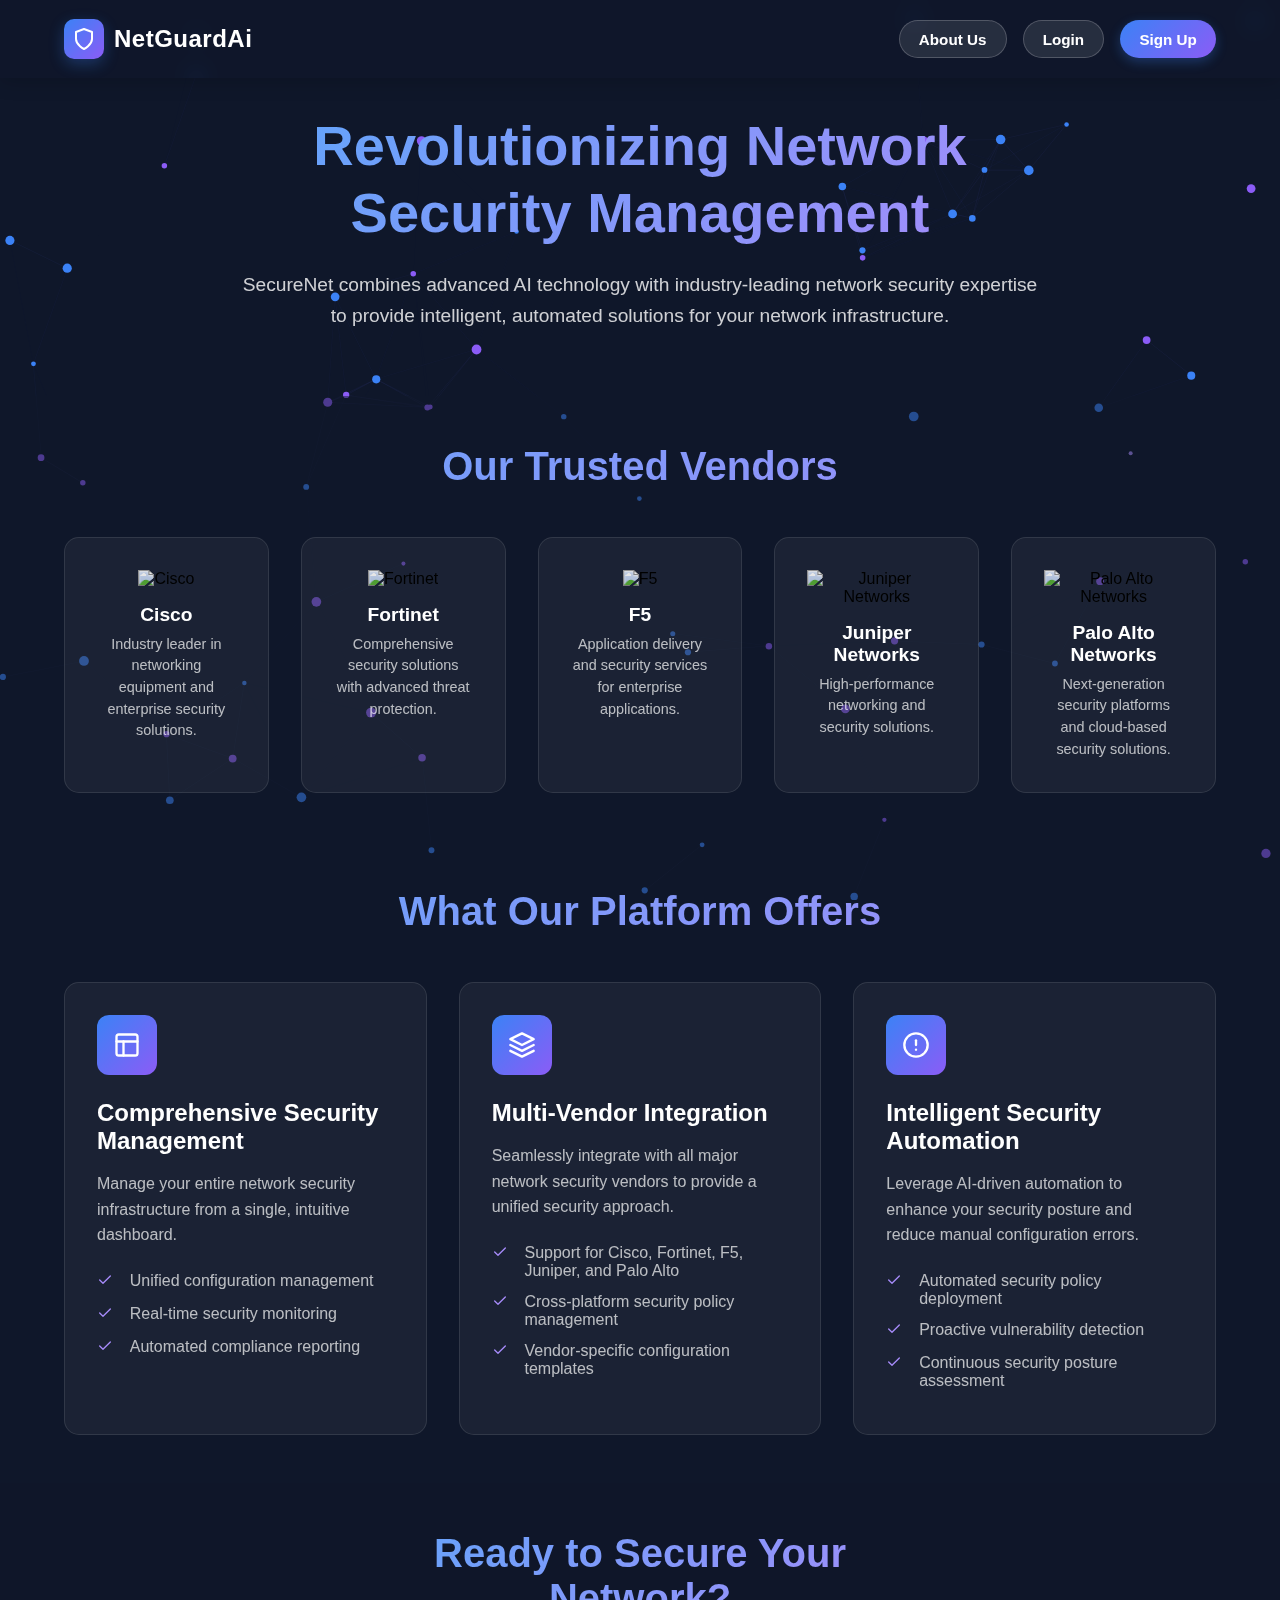
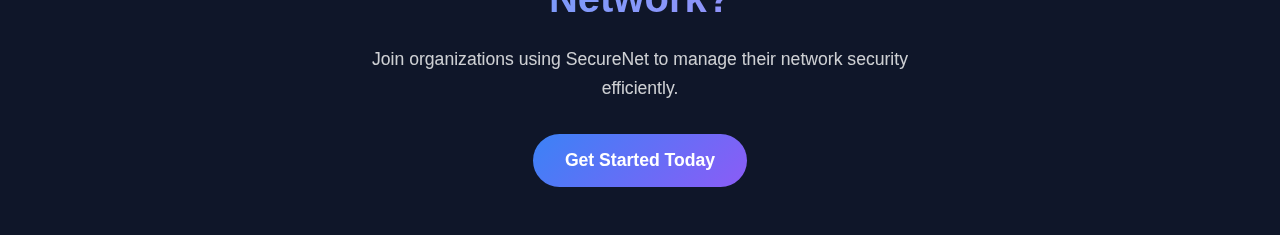
==== about.html @ d7ec833f "Add files via upload" ====
<!DOCTYPE html>
<html lang="en">
<head>
    <meta charset="UTF-8">
    <meta name="viewport" content="width=device-width, initial-scale=1.0">
    <link rel="stylesheet" href="styles.css">
    <title>About Us - NetGuardAi</title>
    <style>
        * {
            margin: 0;
            padding: 0;
            box-sizing: border-box;
            font-family: 'Segoe UI', Tahoma, Geneva, Verdana, sans-serif;
        }

        body {
            min-height: 100vh;
            background-color: #0f172a;
            overflow-x: hidden;
            display: flex;
            flex-direction: column;
        }
    </style>
</head>
<body>
    <!-- Network Animation Canvas -->
    <canvas id="network-canvas"></canvas>

    <!-- Navigation Bar -->
    <nav class="navbar">
        <div class="logo" onclick="window.location.href='index.html'">
            <div class="logo-icon">
                <svg width="24" height="24" viewBox="0 0 24 24" fill="none" stroke="white" stroke-width="2" stroke-linecap="round" stroke-linejoin="round">
                    <path d="M12 22s8-4 8-10V5l-8-3-8 3v7c0 6 8 10 8 10z"></path>
                </svg>
            </div>
            <div class="logo-text">NetGuardAi</div>
        </div>
        
        <div class="nav-buttons">
            <button class="nav-btn secondary" onclick="window.location.href='about.html'">About Us</button>
            <button class="nav-btn secondary" onclick="window.location.href='login.html'">Login</button>
            <button class="nav-btn primary" onclick="window.location.href='signup.html'">Sign Up</button>
        </div>
    </nav>

    <!-- Main Content -->
    <div class="main-content3">
        <!-- Hero Section -->
        <section class="hero">
            <div class="hero-content">
                <h1>Revolutionizing Network Security Management</h1>
                <p>SecureNet combines advanced AI technology with industry-leading network security expertise to provide intelligent, automated solutions for your network infrastructure.</p>
            </div>
        </section>

        <!-- Vendor Section -->
        <section class="vendors">
            <h2 class="section-title">Our Trusted Vendors</h2>
            <div class="vendor-grid">
                <div class="vendor-card">
                    <img src="C:\Users\eloma\OneDrive\Desktop\Grad Project\Frontend\public\images\cisco.png" alt="Cisco" class="vendor-logo">
                    <h3 class="vendor-name">Cisco</h3>
                    <p class="vendor-description">Industry leader in networking equipment and enterprise security solutions.</p>
                </div>
                <div class="vendor-card">
                    <img src="C:\Users\eloma\OneDrive\Desktop\Grad Project\Frontend\public\images\fortinet.png" alt="Fortinet" class="vendor-logo">
                    <h3 class="vendor-name">Fortinet</h3>
                    <p class="vendor-description">Comprehensive security solutions with advanced threat protection.</p>
                </div>
                <div class="vendor-card">
                    <img src="C:\Users\eloma\OneDrive\Desktop\Grad Project\Frontend\public\images\F5.png" alt="F5" class="vendor-logo">
                    <h3 class="vendor-name">F5</h3>
                    <p class="vendor-description">Application delivery and security services for enterprise applications.</p>
                </div>
                <div class="vendor-card">
                    <img src="C:\Users\eloma\OneDrive\Desktop\Grad Project\Frontend\public\images\juniper.png" alt="Juniper Networks" class="vendor-logo">
                    <h3 class="vendor-name">Juniper Networks</h3>
                    <p class="vendor-description">High-performance networking and security solutions.</p>
                </div>
                <div class="vendor-card">
                    <img src="C:\Users\eloma\OneDrive\Desktop\Grad Project\Frontend\public\images\palo alto.png" alt="Palo Alto Networks" class="vendor-logo">
                    <h3 class="vendor-name">Palo Alto Networks</h3>
                    <p class="vendor-description">Next-generation security platforms and cloud-based security solutions.</p>
                </div>
            </div>
        </section>

        <!-- Platform Offerings Section -->
        <section class="offerings">
            <h2 class="section-title">What Our Platform Offers</h2>
            <div class="offerings-container">
                <div class="offerings-grid">
                    <div class="offering-card">
                        <div class="offering-icon">
                            <svg width="28" height="28" viewBox="0 0 24 24" fill="none" stroke="white" stroke-width="2" stroke-linecap="round" stroke-linejoin="round">
                                <rect x="3" y="3" width="18" height="18" rx="2" ry="2"></rect>
                                <line x1="3" y1="9" x2="21" y2="9"></line>
                                <line x1="9" y1="21" x2="9" y2="9"></line>
                            </svg>
                        </div>
                        <h3 class="offering-title">Comprehensive Security Management</h3>
                        <p class="offering-description">
                            Manage your entire network security infrastructure from a single, intuitive dashboard.
                        </p>
                        <ul class="offering-list">
                            <li>
                                <div class="offering-list-icon">
                                    <svg width="16" height="16" viewBox="0 0 24 24" fill="none" stroke="currentColor" stroke-width="2" stroke-linecap="round" stroke-linejoin="round">
                                        <polyline points="20 6 9 17 4 12"></polyline>
                                    </svg>
                                </div>
                                Unified configuration management
                            </li>
                            <li>
                                <div class="offering-list-icon">
                                    <svg width="16" height="16" viewBox="0 0 24 24" fill="none" stroke="currentColor" stroke-width="2" stroke-linecap="round" stroke-linejoin="round">
                                        <polyline points="20 6 9 17 4 12"></polyline>
                                    </svg>
                                </div>
                                Real-time security monitoring
                            </li>
                            <li>
                                <div class="offering-list-icon">
                                    <svg width="16" height="16" viewBox="0 0 24 24" fill="none" stroke="currentColor" stroke-width="2" stroke-linecap="round" stroke-linejoin="round">
                                        <polyline points="20 6 9 17 4 12"></polyline>
                                    </svg>
                                </div>
                                Automated compliance reporting
                            </li>
                        </ul>
                    </div>
                    <div class="offering-card">
                        <div class="offering-icon">
                            <svg width="28" height="28" viewBox="0 0 24 24" fill="none" stroke="white" stroke-width="2" stroke-linecap="round" stroke-linejoin="round">
                                <path d="M12 2L2 7l10 5 10-5-10-5z"></path>
                                <path d="M2 17l10 5 10-5"></path>
                                <path d="M2 12l10 5 10-5"></path>
                            </svg>
                        </div>
                        <h3 class="offering-title">Multi-Vendor Integration</h3>
                        <p class="offering-description">
                            Seamlessly integrate with all major network security vendors to provide a unified security approach.
                        </p>
                        <ul class="offering-list">
                            <li>
                                <div class="offering-list-icon">
                                    <svg width="16" height="16" viewBox="0 0 24 24" fill="none" stroke="currentColor" stroke-width="2" stroke-linecap="round" stroke-linejoin="round">
                                        <polyline points="20 6 9 17 4 12"></polyline>
                                    </svg>
                                </div>
                                Support for Cisco, Fortinet, F5, Juniper, and Palo Alto
                            </li>
                            <li>
                                <div class="offering-list-icon">
                                    <svg width="16" height="16" viewBox="0 0 24 24" fill="none" stroke="currentColor" stroke-width="2" stroke-linecap="round" stroke-linejoin="round">
                                        <polyline points="20 6 9 17 4 12"></polyline>
                                    </svg>
                                </div>
                                Cross-platform security policy management
                            </li>
                            <li>
                                <div class="offering-list-icon">
                                    <svg width="16" height="16" viewBox="0 0 24 24" fill="none" stroke="currentColor" stroke-width="2" stroke-linecap="round" stroke-linejoin="round">
                                        <polyline points="20 6 9 17 4 12"></polyline>
                                    </svg>
                                </div>
                                Vendor-specific configuration templates
                            </li>
                        </ul>
                    </div>
                    <div class="offering-card">
                        <div class="offering-icon">
                            <svg width="28" height="28" viewBox="0 0 24 24" fill="none" stroke="white" stroke-width="2" stroke-linecap="round" stroke-linejoin="round">
                                <circle cx="12" cy="12" r="10"></circle>
                                <line x1="12" y1="8" x2="12" y2="12"></line>
                                <line x1="12" y1="16" x2="12.01" y2="16"></line>
                            </svg>
                        </div>
                        <h3 class="offering-title">Intelligent Security Automation</h3>
                        <p class="offering-description">
                            Leverage AI-driven automation to enhance your security posture and reduce manual configuration errors.
                        </p>
                        <ul class="offering-list">
                            <li>
                                <div class="offering-list-icon">
                                    <svg width="16" height="16" viewBox="0 0 24 24" fill="none" stroke="currentColor" stroke-width="2" stroke-linecap="round" stroke-linejoin="round">
                                        <polyline points="20 6 9 17 4 12"></polyline>
                                    </svg>
                                </div>
                                Automated security policy deployment
                            </li>
                            <li>
                                <div class="offering-list-icon">
                                    <svg width="16" height="16" viewBox="0 0 24 24" fill="none" stroke="currentColor" stroke-width="2" stroke-linecap="round" stroke-linejoin="round">
                                        <polyline points="20 6 9 17 4 12"></polyline>
                                    </svg>
                                </div>
                                Proactive vulnerability detection
                            </li>
                            <li>
                                <div class="offering-list-icon">
                                    <svg width="16" height="16" viewBox="0 0 24 24" fill="none" stroke="currentColor" stroke-width="2" stroke-linecap="round" stroke-linejoin="round">
                                        <polyline points="20 6 9 17 4 12"></polyline>
                                    </svg>
                                </div>
                                Continuous security posture assessment
                            </li>
                        </ul>
                    </div>
                </div>
            </div>
        </section>

        <!-- CTA Section -->
        <section class="cta">
            <div class="cta-content">
                <h2 class="cta-title">Ready to Secure Your Network?</h2>
                <p class="cta-description">Join organizations using SecureNet to manage their network security efficiently.</p>
                <a href="signup.html" class="cta-button">Get Started Today</a>
            </div>
        </section>
    </div>
    <script src="script.js"></script>
</body>
</html>
---- styles.css ----
/* ==============================================
   GLOBAL / NAVBAR / LAYOUT STYLES
   ============================================== */

   body {
    margin: 0;
    padding: 0;
    box-sizing: border-box;
    background-color: #0f172a;
    overflow-x: hidden;
    display: flex;
    flex-direction: column;
    min-height: 100vh;
    font-family: 'Segoe UI', Tahoma, Geneva, Verdana, sans-serif;
  }
  
  .navbar {
    position: fixed;
    top: 0;
    left: 0;
    width: 100%;
    display: flex;
    justify-content: space-between;
    align-items: center;
    padding: 1.2rem 5%;
    background-color: rgba(15, 23, 42, 0.8);
    backdrop-filter: blur(10px);
    z-index: 1000;
    box-shadow: 0 2px 20px rgba(0, 0, 0, 0.2);
  }
  
  .logo {
    display: flex;
    align-items: center;
    gap: 10px;
    cursor: pointer; /* In case you want the logo clickable */
  }
  
  .logo-icon {
    width: 40px;
    height: 40px;
    background: linear-gradient(135deg, #3b82f6, #8b5cf6);
    border-radius: 10px;
    display: flex;
    align-items: center;
    justify-content: center;
    box-shadow: 0 5px 15px rgba(59, 130, 246, 0.3);
  }
  
  .logo-text {
    font-size: 1.5rem;
    font-weight: 700;
    color: #fff;
    letter-spacing: 0.5px;
  }
  
  .nav-buttons {
    display: flex;
    gap: 1rem;
  }
  
  .nav-btn {
    padding: 0.6rem 1.2rem;
    border-radius: 50px;
    font-size: 0.95rem;
    font-weight: 600;
    cursor: pointer;
    transition: all 0.3s ease;
    border: none;
    outline: none;
  }
  
  .nav-btn.primary {
    background: linear-gradient(135deg, #3b82f6, #8b5cf6);
    color: white;
    box-shadow: 0 4px 12px rgba(59, 130, 246, 0.3);
  }
  .nav-btn.primary:hover {
    transform: translateY(-2px);
    box-shadow: 0 6px 15px rgba(59, 130, 246, 0.4);
  }
  
  .nav-btn.secondary {
    background: rgba(255, 255, 255, 0.1);
    color: white;
    border: 1px solid rgba(255, 255, 255, 0.2);
  }
  .nav-btn.secondary:hover {
    background: rgba(255, 255, 255, 0.15);
    transform: translateY(-2px);
  }
  
  .mobile-menu-btn {
    display: none;
    background: none;
    border: none;
    color: white;
    font-size: 1.5rem;
    cursor: pointer;
  }
  
  /* Responsive Nav */
  @media (max-width: 768px) {
    .nav-buttons {
      display: none;
    }
    .mobile-menu-btn {
      display: block;
    }
  }
  
  /* Canvas for background animation */
  #network-canvas {
    position: fixed;
    top: 0;
    left: 0;
    width: 100%;
    height: 100%;
    z-index: 0;
  }
  
  /* ==============================================
     HOMEPAGE / MAIN LANDING SECTION
     ============================================== */
  
  .main-content {
    display: flex;
    justify-content: center;
    align-items: center;
    flex: 1;
    min-height: 100vh;
    position: relative;
    z-index: 1;
  }
  
  .container {
    text-align: center;
    max-width: 800px;
    padding: 0 20px;
  }
  
  .headline {
    margin-bottom: 2rem;
    color: white;
  }
  .headline h1 {
    font-size: 3rem;
    font-weight: 800;
    margin-bottom: 1rem;
    background: linear-gradient(135deg, #60a5fa, #a78bfa);
    -webkit-background-clip: text;
    background-clip: text;
    color: transparent;
    line-height: 1.2;
  }
  .headline p {
    font-size: 1.25rem;
    color: rgba(255, 255, 255, 0.8);
    max-width: 600px;
    margin: 0 auto;
    line-height: 1.6;
  }
  .highlight {
    color: #a78bfa;
    font-weight: 600;
  }
  
  /* Get Started Button */
  .get-started-btn {
    position: relative;
    padding: 16px 32px;
    font-size: 18px;
    font-weight: 600;
    letter-spacing: 0.5px;
    color: #fff;
    background: linear-gradient(135deg, #3b82f6, #8b5cf6);
    border: none;
    border-radius: 50px;
    cursor: pointer;
    overflow: hidden;
    transition: all 0.3s ease;
    box-shadow: 0 10px 25px rgba(59, 130, 246, 0.3);
    outline: none;
    margin-top: 1rem;
  }
  .get-started-btn:hover {
    transform: translateY(-3px);
    box-shadow: 0 15px 30px rgba(59, 130, 246, 0.4);
  }
  .get-started-btn:active {
    transform: translateY(1px);
  }
  .get-started-btn span {
    position: relative;
    z-index: 1;
    display: flex;
    align-items: center;
    justify-content: center;
    gap: 8px;
  }
  .get-started-btn::before {
    content: '';
    position: absolute;
    top: 0;
    left: 0;
    width: 100%;
    height: 100%;
    background: linear-gradient(135deg, #4f46e5, #7c3aed);
    opacity: 0;
    transition: opacity 0.3s ease;
  }
  .get-started-btn:hover::before {
    opacity: 1;
  }
  .get-started-btn::after {
    content: '';
    position: absolute;
    top: 50%;
    left: 50%;
    width: 5px;
    height: 5px;
    background: rgba(255, 255, 255, 0.5);
    border-radius: 50%;
    transform: translate(-50%, -50%);
    opacity: 0;
  }
  .get-started-btn:active::after {
    animation: ripple 0.6s ease-out;
  }
  .icon {
    display: inline-block;
    transition: transform 0.3s ease;
  }
  .get-started-btn:hover .icon {
    transform: translateX(4px);
  }
  
  /* ==============================================
     FOOTER STYLES
     ============================================== */
  
  .footer {
    background-color: rgba(15, 23, 42, 0.9);
    backdrop-filter: blur(10px);
    padding: 2rem 5%;
    color: white;
    position: relative;
    z-index: 2;
    box-shadow: 0 -2px 20px rgba(0, 0, 0, 0.2);
  }
  
  .footer-content {
    display: flex;
    justify-content: space-between;
    flex-wrap: wrap;
    gap: 2rem;
    max-width: 1200px;
    margin: 0 auto;
  }
  
  .footer-section {
    flex: 1;
    min-width: 250px;
  }
  .footer-section h3 {
    font-size: 1.2rem;
    margin-bottom: 1rem;
    color: #a78bfa;
  }
  .footer-section p {
    margin-bottom: 0.5rem;
    color: rgba(255, 255, 255, 0.7);
    font-size: 0.95rem;
  }
  
  .contact-info {
    display: flex;
    align-items: center;
    gap: 0.5rem;
    margin-bottom: 0.75rem;
  }
  .contact-info svg {
    min-width: 20px;
  }
  
  .social-links {
    display: flex;
    gap: 1rem;
    margin-top: 1rem;
  }
  .social-icon {
    width: 36px;
    height: 36px;
    border-radius: 50%;
    background: rgba(255, 255, 255, 0.1);
    display: flex;
    align-items: center;
    justify-content: center;
    transition: all 0.3s ease;
  }
  .social-icon:hover {
    background: linear-gradient(135deg, #3b82f6, #8b5cf6);
    transform: translateY(-3px);
  }
  
  .contact-form input,
  .contact-form textarea {
    width: 100%;
    padding: 0.75rem;
    margin-bottom: 1rem;
    border-radius: 8px;
    border: 1px solid rgba(255, 255, 255, 0.1);
    background: rgba(255, 255, 255, 0.05);
    color: white;
    font-size: 0.9rem;
  }
  .contact-form textarea {
    min-height: 100px;
    resize: vertical;
  }
  .contact-form button {
    background: linear-gradient(135deg, #3b82f6, #8b5cf6);
    color: white;
    border: none;
    padding: 0.75rem 1.5rem;
    border-radius: 50px;
    cursor: pointer;
    font-weight: 600;
    transition: all 0.3s ease;
  }
  .contact-form button:hover {
    transform: translateY(-2px);
    box-shadow: 0 5px 15px rgba(59, 130, 246, 0.3);
  }
  
  .footer-bottom {
    text-align: center;
    padding-top: 2rem;
    margin-top: 2rem;
    border-top: 1px solid rgba(255, 255, 255, 0.1);
    color: rgba(255, 255, 255, 0.5);
    font-size: 0.9rem;
  }
  
  /* ==============================================
     LOGIN / AUTH PAGES
     ============================================== */
  
  .main-content {
    padding-top: 80px; /* space for navbar if needed */
  }
  
  .auth-container {
    background: rgba(15, 23, 42, 0.7);
    backdrop-filter: blur(10px);
    border-radius: 20px;
    padding: 2.5rem;
    width: 100%;
    max-width: 450px;
    box-shadow: 0 15px 35px rgba(0, 0, 0, 0.3);
    border: 1px solid rgba(255, 255, 255, 0.1);
    transform: translateY(20px);
    opacity: 0;
    animation: fadeIn 0.8s forwards;
  }
  @keyframes fadeIn {
    to {
      opacity: 1;
      transform: translateY(0);
    }
  }
  .auth-container h2 {
    color: white;
    font-size: 2rem;
    margin-bottom: 0.5rem;
    text-align: center;
    background: linear-gradient(135deg, #60a5fa, #a78bfa);
    -webkit-background-clip: text;
    background-clip: text;
    color: transparent;
  }
  .auth-description {
    text-align: center;
    color: rgba(255, 255, 255, 0.7);
    margin-bottom: 2rem;
    font-size: 0.95rem;
    line-height: 1.5;
  }
  
  .form-group {
    position: relative;
    margin-bottom: 1.5rem;
  }
  
  .form-group label {
    position: absolute;
    left: 48px;  /* shift label so it doesn't overlap icon */
    top: 17px;
    color: rgba(255, 255, 255, 0.6);
    pointer-events: none;
    transition: all 0.3s ease;
    font-size: 0.95rem;
  }
  
  .form-group input {
    width: 100%;
    padding: 15px 15px 15px 45px; /* left padding to make room for icon */
    border-radius: 10px;
    border: 1px solid rgba(255, 255, 255, 0.1);
    background: rgba(255, 255, 255, 0.05);
    color: white;
    font-size: 1rem;
    outline: none;
  }
  
  .form-group .icon {
    position: absolute;
    left: 15px;     /* icon goes at left:15 */
    top: 50%;
    transform: translateY(-50%);
    color: rgba(255, 255, 255, 0.6);
  }        
  .form-group input:focus {
    border-color: #8b5cf6;
    box-shadow: 0 0 0 2px rgba(139, 92, 246, 0.2);
  }
  .form-group input:focus + label,
  .form-group input:not(:placeholder-shown) + label {
    top: -10px;
    left: 10px;
    font-size: 0.8rem;
    padding: 0 5px;
    background: #0f172a;
    color: #a78bfa;
  }
 
 .form-options {
    display: flex;
    justify-content: space-between;
    align-items: center;
    margin-bottom: 1.5rem;
    color: rgba(255, 255, 255, 0.7);
    font-size: 0.9rem;
  }
  .remember-me {
    display: flex;
    align-items: center;
    gap: 0.5rem;
  }
  .remember-me input[type="checkbox"] {
    accent-color: #8b5cf6;
    width: 16px;
    height: 16px;
  }
  .forgot-password {
    color: #a78bfa;
    text-decoration: none;
    transition: all 0.3s ease;
  }
  .forgot-password:hover {
    text-decoration: underline;
  }
  
  .login-btn {
    width: 100%;
    padding: 15px;
    border-radius: 10px;
    border: none;
    background: linear-gradient(135deg, #3b82f6, #8b5cf6);
    color: white;
    font-size: 1rem;
    font-weight: 600;
    cursor: pointer;
    transition: all 0.3s ease;
    margin-bottom: 1.5rem;
    position: relative;
    overflow: hidden;
  }
  .login-btn:hover {
    transform: translateY(-2px);
    box-shadow: 0 10px 25px rgba(59, 130, 246, 0.3);
  }
  .login-btn:active {
    transform: translateY(1px);
  }
  .login-btn::after {
    content: '';
    position: absolute;
    top: 50%;
    left: 50%;
    width: 5px;
    height: 5px;
    background: rgba(255, 255, 255, 0.5);
    border-radius: 50%;
    transform: translate(-50%, -50%);
    opacity: 0;
  }
  .login-btn:active::after {
    animation: ripple 0.6s ease-out;
  }
  
  .auth-footer {
    text-align: center;
    color: rgba(255, 255, 255, 0.7);
    font-size: 0.95rem;
  }
  .auth-footer a {
    color: #a78bfa;
    text-decoration: none;
    font-weight: 600;
    transition: all 0.3s ease;
  }
  .auth-footer a:hover {
    text-decoration: underline;
  }
  
  /* Message container for success/error login states */
  .login-message {
    margin-top: 1rem;
    font-size: 0.95rem;
    color: #0f0; /* default green text */
    opacity: 0;
    transition: opacity 0.3s ease;
  }
  .login-message.show {
    opacity: 1;
  }
  .login-message.error {
    color: #f66; /* red for errors */
  }
  
  .divider {
    display: flex;
    align-items: center;
    margin: 1.5rem 0;
    color: rgba(255, 255, 255, 0.5);
    font-size: 0.9rem;
  }
  .divider::before,
  .divider::after {
    content: '';
    flex: 1;
    height: 1px;
    background: rgba(255, 255, 255, 0.1);
  }
  .divider span {
    padding: 0 1rem;
  }
  
  .social-login {
    display: flex;
    justify-content: center;
    gap: 1rem;
    margin-bottom: 1.5rem;
  }
  .social-btn {
    display: flex;
    align-items: center;
    justify-content: center;
    width: 50px;
    height: 50px;
    border-radius: 10px;
    background: rgba(255, 255, 255, 0.05);
    border: 1px solid rgba(255, 255, 255, 0.1);
    cursor: pointer;
    transition: all 0.3s ease;
  }
  .social-btn:hover {
    transform: translateY(-3px);
    background: rgba(255, 255, 255, 0.1);
  }
  
  /* Features section (login2) */
  .features {
    display: flex;
    justify-content: space-between;
    margin: 2rem 0;
  }
  .feature {
    flex: 1;
    text-align: center;
    padding: 1rem;
    border-radius: 10px;
    background: rgba(255, 255, 255, 0.03);
    border: 1px solid rgba(255, 255, 255, 0.05);
    transition: all 0.3s ease;
  }
  .feature:hover {
    transform: translateY(-5px);
    background: rgba(255, 255, 255, 0.05);
  }
  .feature-icon {
    margin-bottom: 0.5rem;
    color: #a78bfa;
  }
  .feature h3 {
    color: white;
    font-size: 0.9rem;
    margin-bottom: 0.5rem;
  }
  .feature p {
    color: rgba(255, 255, 255, 0.6);
    font-size: 0.8rem;
  }
  @media (max-width: 600px) {
    .features {
      flex-direction: column;
      gap: 1rem;
    }
  }
  
        /* Signup Form Styles */
        .main-content {
            display: flex;
            justify-content: center;
            align-items: center;
            min-height: 100vh;
            position: relative;
            z-index: 1;
            flex: 1;
            padding-top: 80px; /* Space for navbar */
        }

        .auth-container {
            background: rgba(15, 23, 42, 0.7);
            backdrop-filter: blur(10px);
            border-radius: 20px;
            padding: 2.5rem;
            width: 100%;
            max-width: 500px;
            box-shadow: 0 15px 35px rgba(0, 0, 0, 0.3);
            border: 1px solid rgba(255, 255, 255, 0.1);
            transform: translateY(20px);
            opacity: 0;
            animation: fadeIn 0.8s forwards;
        }

        @keyframes fadeIn {
            to {
                opacity: 1;
                transform: translateY(0);
            }
        }

        .auth-container h2 {
            color: white;
            font-size: 2rem;
            margin-bottom: 0.5rem;
            text-align: center;
            background: linear-gradient(135deg, #60a5fa, #a78bfa);
            -webkit-background-clip: text;
            background-clip: text;
            color: transparent;
        }

        .auth-description {
            text-align: center;
            color: rgba(255, 255, 255, 0.7);
            margin-bottom: 2rem;
            font-size: 0.95rem;
            line-height: 1.5;
        }

        .highlight {
            color: #a78bfa;
            font-weight: 600;
        }

        /* Password strength indicator */
        .password-strength {
            height: 5px;
            border-radius: 5px;
            margin-top: 8px;
            transition: all 0.3s ease;
            background: #334155;
            overflow: hidden;
        }

        .password-strength-bar {
            height: 100%;
            width: 0;
            transition: all 0.3s ease;
        }

        .password-strength-text {
            font-size: 0.8rem;
            color: rgba(255, 255, 255, 0.6);
            margin-top: 5px;
            text-align: right;
        }
        .form-group2 {
            position: relative;
            margin-bottom: 1.5rem;
        }

        /* Updated label positioning to avoid overlap with icon */
        .form-group2 label {
            position: absolute;
            left: 45px; /* Increased from 15px to avoid icon overlap */
            top: 17px;
            color: rgba(255, 255, 255, 0.6);
            pointer-events: none;
            transition: all 0.3s ease;
            font-size: 0.95rem;
        }

        .form-group2 input {
            width: 100%;
            padding: 15px;
            padding-left: 45px;
            border-radius: 10px;
            border: 1px solid rgba(255, 255, 255, 0.1);
            background: rgba(255, 255, 255, 0.05);
            color: white;
            font-size: 1rem;
            transition: all 0.3s ease;
            outline: none;
        }

        .form-group2 input:focus {
            border-color: #8b5cf6;
            box-shadow: 0 0 0 2px rgba(139, 92, 246, 0.2);
        }

        /* Updated positioning for the floating label when active */
        .form-group2 input:focus + label,
        .form-group2 input:not(:placeholder-shown) + label {
            top: -10px;
            left: 10px;
            font-size: 0.8rem;
            padding: 0 5px;
            background: #0f172a;
            color: #a78bfa;
        }

        .form-group2 .icon {
            position: absolute;
            left: 15px;
            top: 50%;
            transform: translateY(-50%);
            color: rgba(255, 255, 255, 0.6);
        }

                /* Fix icon positioning */
        .form-group2 .icon2 {
            position: absolute;
            left: 15px;
            top: 36%;
            transform: translateY(-50%);
            font-size: 1rem;
            color: rgba(255, 255, 255, 0.6);
            pointer-events: none; /* Prevent clicks on icon */
        }

        /* Ensure password field has same padding as others */
        #signup-password {
            padding-left: 50px !important; /* Ensures enough space for icon */
        }

        /* Terms and privacy */
        .terms-privacy {
            display: flex;
            align-items: flex-start;
            gap: 0.5rem;
            margin-bottom: 1.5rem;
            color: rgba(255, 255, 255, 0.7);
            font-size: 0.9rem;
        }

        .terms-privacy input[type="checkbox"] {
            accent-color: #8b5cf6;
            width: 16px;
            height: 16px;
            margin-top: 3px;
        }

        .terms-privacy a {
            color: #a78bfa;
            text-decoration: none;
            transition: all 0.3s ease;
        }

        .terms-privacy a:hover {
            text-decoration: underline;
        }

        .signup-btn {
            width: 100%;
            padding: 15px;
            border-radius: 10px;
            border: none;
            background: linear-gradient(135deg, #3b82f6, #8b5cf6);
            color: white;
            font-size: 1rem;
            font-weight: 600;
            cursor: pointer;
            transition: all 0.3s ease;
            margin-bottom: 1.5rem;
            position: relative;
            overflow: hidden;
        }

        .signup-btn:hover {
            transform: translateY(-2px);
            box-shadow: 0 10px 25px rgba(59, 130, 246, 0.3);
        }

        .signup-btn:active {
            transform: translateY(1px);
        }

        .signup-btn::after {
            content: '';
            position: absolute;
            top: 50%;
            left: 50%;
            width: 5px;
            height: 5px;
            background: rgba(255, 255, 255, 0.5);
            border-radius: 50%;
            transform: translate(-50%, -50%);
            opacity: 0;
        }

        .signup-btn:active::after {
            animation: ripple 0.6s ease-out;
        }

        @keyframes ripple {
            0% {
                width: 0;
                height: 0;
                opacity: 0.5;
            }
            100% {
                width: 500px;
                height: 500px;
                opacity: 0;
            }
        }

        .auth-footer {
            text-align: center;
            color: rgba(255, 255, 255, 0.7);
            font-size: 0.95rem;
        }

        .auth-footer a {
            color: #a78bfa;
            text-decoration: none;
            font-weight: 600;
            transition: all 0.3s ease;
        }

        .auth-footer a:hover {
            text-decoration: underline;
        }

        .divider {
            display: flex;
            align-items: center;
            margin: 1.5rem 0;
            color: rgba(255, 255, 255, 0.5);
            font-size: 0.9rem;
        }

        .divider::before,
        .divider::after {
            content: '';
            flex: 1;
            height: 1px;
            background: rgba(255, 255, 255, 0.1);
        }

        .divider span {
            padding: 0 1rem;
        }

        .social-login {
            display: flex;
            justify-content: center;
            gap: 1rem;
            margin-bottom: 1.5rem;
        }

        .social-btn {
            display: flex;
            align-items: center;
            justify-content: center;
            width: 50px;
            height: 50px;
            border-radius: 10px;
            background: rgba(255, 255, 255, 0.05);
            border: 1px solid rgba(255, 255, 255, 0.1);
            cursor: pointer;
            transition: all 0.3s ease;
        }

        .social-btn:hover {
            transform: translateY(-3px);
            background: rgba(255, 255, 255, 0.1);
        }

        /* Benefits section */
        .benefits {
            display: grid;
            grid-template-columns: repeat(2, 1fr);
            gap: 1rem;
            margin: 1.5rem 0;
        }

        .benefit {
            display: flex;
            align-items: flex-start;
            gap: 0.5rem;
        }

        .benefit-icon {
            color: #a78bfa;
            min-width: 24px;
        }

        .benefit-text {
            color: rgba(255, 255, 255, 0.7);
            font-size: 0.9rem;
        }

        /* Error message */
        #signup-error-message {
            color: #ef4444;
            font-size: 0.9rem;
            margin-top: 1rem;
            text-align: center;
        }

        /* Mobile menu */
        .mobile-menu-btn {
            display: none;
            background: none;
            border: none;
            color: white;
            font-size: 1.5rem;
            cursor: pointer;
        }

        /* Responsive styles */
        @media (max-width: 768px) {
            .nav-buttons {
                display: none;
            }

            .mobile-menu-btn {
                display: block;
            }

            .auth-container {
                padding: 2rem;
                margin: 0 1rem;
            }

            .auth-container h2 {
                font-size: 1.8rem;
            }

            .benefits {
                grid-template-columns: 1fr;
            }
        }

/*about us page*/

/* Fix animation canvas */
#network-canvas {
    position: fixed; /* Keeps it in the background */
    top: 0;
    left: 0;
    width: 100%;
    height: 100vh; /* Ensures it covers the whole viewport */
    z-index: -1; /* Moves it behind other content */
    pointer-events: none; /* Prevents interactions */
}

/* Navigation Bar Styles */
.navbar {
    position: fixed;
    top: 0;
    left: 0;
    width: 100%;
    display: flex;
    justify-content: space-between;
    align-items: center;
    padding: 1.2rem 5%;
    background-color: rgba(15, 23, 42, 0.8);
    backdrop-filter: blur(10px);
    z-index: 1000;
    box-shadow: 0 2px 20px rgba(0, 0, 0, 0.2);
}

.logo {
    display: flex;
    align-items: center;
    gap: 10px;
    cursor: pointer;
}

.logo-icon {
    width: 40px;
    height: 40px;
    background: linear-gradient(135deg, #3b82f6, #8b5cf6);
    border-radius: 10px;
    display: flex;
    align-items: center;
    justify-content: center;
    box-shadow: 0 5px 15px rgba(59, 130, 246, 0.3);
}

.logo-text {
    font-size: 1.5rem;
    font-weight: 700;
    color: #fff;
    letter-spacing: 0.5px;
}

.nav-buttons {
    display: flex;
    gap: 1rem;
}

.nav-btn {
    padding: 0.6rem 1.2rem;
    border-radius: 50px;
    font-size: 0.95rem;
    font-weight: 600;
    cursor: pointer;
    transition: all 0.3s ease;
    border: none;
    outline: none;
}

.nav-btn.primary {
    background: linear-gradient(135deg, #3b82f6, #8b5cf6);
    color: white;
    box-shadow: 0 4px 12px rgba(59, 130, 246, 0.3);
}

.nav-btn.primary:hover {
    transform: translateY(-2px);
    box-shadow: 0 6px 15px rgba(59, 130, 246, 0.4);
}

.nav-btn.secondary {
    background: rgba(255, 255, 255, 0.1);
    color: white;
    border: 1px solid rgba(255, 255, 255, 0.2);
}

.nav-btn.secondary:hover {
    background: rgba(255, 255, 255, 0.15);
    transform: translateY(-2px);
}

/* Main Content Styles */
.main-content3 {
    padding-top: 80px; /* Space for navbar */
    flex: 1;
    position: relative;
    z-index: 1;
}

/* Hero Section */
.hero {
    padding: 2rem 5%;
    display: flex;
    align-items: center;
    justify-content: center;
    text-align: center;
    position: relative;
}

.hero-content {
    max-width: 800px;
    animation: fadeIn 1s ease-out;
}

.hero h1 {
    font-size: 3.5rem;
    margin-bottom: 1.5rem;
    background: linear-gradient(135deg, #60a5fa, #a78bfa);
    -webkit-background-clip: text;
    background-clip: text;
    color: transparent;
    line-height: 1.2;
}

.hero p {
    font-size: 1.2rem;
    color: rgba(255, 255, 255, 0.8);
    margin-bottom: 2rem;
    line-height: 1.6;
}

/* Vendor Section */
.vendors {
    padding: 3rem 5%;
    background: rgba(15, 23, 42, 0.5);
}

.section-title {
    text-align: center;
    font-size: 2.5rem;
    margin-bottom: 3rem;
    background: linear-gradient(135deg, #60a5fa, #a78bfa);
    -webkit-background-clip: text;
    background-clip: text;
    color: transparent;
}

.vendor-grid {
    display: grid;
    grid-template-columns: repeat(auto-fit, minmax(200px, 1fr));
    gap: 2rem;
    max-width: 1200px;
    margin: 0 auto;
}

.vendor-card {
    background: rgba(255, 255, 255, 0.05);
    border: 1px solid rgba(255, 255, 255, 0.1);
    border-radius: 15px;
    padding: 2rem;
    text-align: center;
    transition: all 0.3s ease;
}

.vendor-card:hover {
    transform: translateY(-5px);
    background: rgba(255, 255, 255, 0.1);
    box-shadow: 0 10px 30px rgba(0, 0, 0, 0.2);
}

.vendor-logo {
    width: 150px;
    height: 60px;
    object-fit: contain;
    margin-bottom: 1rem;
    filter: brightness(0.9);
    transition: all 0.3s ease;
}

.vendor-card:hover .vendor-logo {
    filter: brightness(1);
}

.vendor-name {
    color: white;
    font-size: 1.2rem;
    margin-bottom: 0.5rem;
}

.vendor-description {
    color: rgba(255, 255, 255, 0.7);
    font-size: 0.9rem;
    line-height: 1.5;
}

/* Features Section */
.features {
    padding: 3rem 5%;
    background: rgba(15, 23, 42, 0.7);
}

.features-grid {
    display: grid;
    grid-template-columns: repeat(auto-fit, minmax(300px, 1fr));
    gap: 2rem;
    max-width: 1200px;
    margin: 0 auto;
}

.feature-card {
    background: rgba(255, 255, 255, 0.05);
    border: 1px solid rgba(255, 255, 255, 0.1);
    border-radius: 15px;
    padding: 2rem;
    transition: all 0.3s ease;
}

.feature-card:hover {
    transform: translateY(-5px);
    background: rgba(255, 255, 255, 0.1);
}

.feature-icon {
    width: 50px;
    height: 50px;
    background: linear-gradient(135deg, #3b82f6, #8b5cf6);
    border-radius: 10px;
    display: flex;
    align-items: center;
    justify-content: center;
    margin-bottom: 1.5rem;
}

.feature-title {
    color: white;
    font-size: 1.5rem;
    margin-bottom: 1rem;
}

.feature-description {
    color: rgba(255, 255, 255, 0.7);
    line-height: 1.6;
}

/* Platform Offerings Section */
.offerings {
    padding: 3rem 5%;
    background: rgba(15, 23, 42, 0.5);
}

.offerings-container {
    max-width: 1200px;
    margin: 0 auto;
}

.offerings-grid {
    display: grid;
    grid-template-columns: repeat(auto-fit, minmax(300px, 1fr));
    gap: 2rem;
}

.offering-card {
    background: rgba(255, 255, 255, 0.05);
    border: 1px solid rgba(255, 255, 255, 0.1);
    border-radius: 15px;
    padding: 2rem;
    transition: all 0.3s ease;
    height: 100%;
}

.offering-card:hover {
    transform: translateY(-5px);
    background: rgba(255, 255, 255, 0.1);
    box-shadow: 0 10px 30px rgba(0, 0, 0, 0.2);
}

.offering-icon {
    width: 60px;
    height: 60px;
    background: linear-gradient(135deg, #3b82f6, #8b5cf6);
    border-radius: 12px;
    display: flex;
    align-items: center;
    justify-content: center;
    margin-bottom: 1.5rem;
}

.offering-title {
    color: white;
    font-size: 1.5rem;
    margin-bottom: 1rem;
}

.offering-description {
    color: rgba(255, 255, 255, 0.7);
    line-height: 1.6;
    margin-bottom: 1.5rem;
}

.offering-list {
    list-style: none;
}

.offering-list li {
    color: rgba(255, 255, 255, 0.7);
    margin-bottom: 0.8rem;
    display: flex;
    align-items: flex-start;
    gap: 0.8rem;
}

.offering-list-icon {
    color: #a78bfa;
    min-width: 20px;
}

/* CTA Section */
.cta {
    padding: 3rem 5%;
    text-align: center;
    background: rgba(15, 23, 42, 0.7);
}

.cta-content {
    max-width: 600px;
    margin: 0 auto;
}

.cta-title {
    font-size: 2.5rem;
    margin-bottom: 1.5rem;
    background: linear-gradient(135deg, #60a5fa, #a78bfa);
    -webkit-background-clip: text;
    background-clip: text;
    color: transparent;
}

.cta-description {
    color: rgba(255, 255, 255, 0.8);
    font-size: 1.1rem;
    margin-bottom: 2rem;
    line-height: 1.6;
}

.cta-button {
    display: inline-block;
    padding: 1rem 2rem;
    background: linear-gradient(135deg, #3b82f6, #8b5cf6);
    color: white;
    border-radius: 50px;
    font-size: 1.1rem;
    font-weight: 600;
    text-decoration: none;
    transition: all 0.3s ease;
}

.cta-button:hover {
    transform: translateY(-2px);
    box-shadow: 0 10px 25px rgba(59, 130, 246, 0.3);
}

/* Animations */
@keyframes fadeIn {
    from {
        opacity: 0;
        transform: translateY(20px);
    }
    to {
        opacity: 1;
        transform: translateY(0);
    }
}

/* Responsive Design */
@media (max-width: 768px) {
    .hero h1 {
        font-size: 2.5rem;
    }

    .nav-buttons {
        display: none;
    }
}

@media (max-width: 480px) {
    .hero h1 {
        font-size: 2rem;
    }

    .section-title {
        font-size: 2rem;
    }

    .vendor-grid {
        grid-template-columns: 1fr;
    }
}


/*chatbot page
*/

.new-chat-btn {
  margin-left: 10px;
  background-color: #8b5cf6;
  color: white;
  padding: 0.5rem 1rem;
  border-radius: 5px;
  border: none;
  cursor: pointer;
  transition: background-color 0.3s;
}

.new-chat-btn:hover {
  background-color: #6b21a8;
}

.generate-report-container {
  position: absolute;
  top: 20px;
  right: 20px;
}


.main-content4 {
    padding-top: 100px; /* Space for the navbar */
    flex: 1;
    position: relative;
    z-index: 1;
    display: flex;
    justify-content: center;
    align-items: center;
    padding: 2rem;
    padding-top: 113px;
}
.code-box {
  background-color: #1e293b;
  border-radius: 8px;
  margin: 10px 0;
  padding: 10px;
  box-shadow: 0 0 5px rgba(0, 0, 0, 0.2);
  position: relative;
}

.code-header {
  display: flex;
  justify-content: space-between;
  background-color: #111827;
  padding: 5px 10px;
  border-top-left-radius: 8px;
  border-top-right-radius: 8px;
  color: #9ca3af;
  font-size: 0.875rem;
}

.code-header button {
  background: none;
  border: none;
  color: #9ca3af;
  cursor: pointer;
  font-size: 0.875rem;
  transition: color 0.2s;
}

.code-header button:hover {
  color: white;
}

pre {
  padding: 10px;
  background-color: #1e293b;
  color: #d1d5db;
  font-size: 0.95rem;
  white-space: pre-wrap;
  word-break: break-word;
  overflow-x: auto;
  margin-top: 0;
}

code {
  font-family: monospace;
}

        /* Chat Container */
        .chat-container {
            width: 100%;
            max-width: 1000px;
            height: calc(100vh - 120px);
            background: rgba(15, 23, 42, 0.5);
            backdrop-filter: blur(10px);
            border-radius: 20px;
            border: 1px solid rgba(255, 255, 255, 0.1);
            box-shadow: 0 10px 30px rgba(0, 0, 0, 0.2);
            display: flex;
            flex-direction: column;
            overflow: hidden;
            animation: fadeIn 0.5s ease-out;
        }

        /* Chat Header */
        .chat-header {
            padding: 1.5rem;
            background: rgba(15, 23, 42, 0.8);
            border-bottom: 1px solid rgba(255, 255, 255, 0.1);
            display: flex;
            align-items: center;
            gap: 1rem;
        }

        .chat-header-icon {
            width: 40px;
            height: 40px;
            background: linear-gradient(135deg, #3b82f6, #8b5cf6);
            border-radius: 10px;
            display: flex;
            align-items: center;
            justify-content: center;
        }

        .chat-header-text {
            flex: 1;
        }

        .chat-header-title {
            color: white;
            font-size: 1.2rem;
            font-weight: 600;
            margin-bottom: 0.2rem;
        }

        .chat-header-subtitle {
            color: rgba(255, 255, 255, 0.6);
            font-size: 0.9rem;
        }

        /* Chat Messages */
        #chatbox {
            flex: 1;
            padding: 1.5rem;
            overflow-y: auto;
            display: flex;
            flex-direction: column;
            gap: 1rem;
        }

        .message {
            max-width: 80%;
            padding: 1rem;
            border-radius: 15px;
            line-height: 1.5;
            animation: messageIn 0.3s ease-out;
        }

        .message.bot {
            align-self: flex-start;
            background: rgba(59, 130, 246, 0.2);
            border: 1px solid rgba(59, 130, 246, 0.3);
            color: rgba(255, 255, 255, 0.9);
        }

        .message.user {
            align-self: flex-end;
            background: rgba(139, 92, 246, 0.2);
            border: 1px solid rgba(139, 92, 246, 0.3);
            color: rgba(255, 255, 255, 0.9);
        }

        /* Chat Input */
        .chat-input {
            padding: 1.5rem;
            background: rgba(15, 23, 42, 0.8);
            border-top: 1px solid rgba(255, 255, 255, 0.1);
            display: flex;
            gap: 1rem;
        }

        #user-input {
            flex: 1;
            padding: 1rem 1.5rem;
            background: rgba(255, 255, 255, 0.05);
            border: 1px solid rgba(255, 255, 255, 0.1);
            border-radius: 50px;
            color: white;
            font-size: 1rem;
            outline: none;
            transition: all 0.3s ease;
        }

        #user-input:focus {
            background: rgba(255, 255, 255, 0.1);
            border-color: rgba(255, 255, 255, 0.2);
        }

        #user-input::placeholder {
            color: rgba(255, 255, 255, 0.4);
        }

        .send-btn {
            padding: 1rem 2rem;
            background: linear-gradient(135deg, #3b82f6, #8b5cf6);
            color: white;
            border: none;
            border-radius: 50px;
            font-size: 1rem;
            font-weight: 600;
            cursor: pointer;
            transition: all 0.3s ease;
        }

        .send-btn:hover {
            transform: translateY(-2px);
            box-shadow: 0 5px 15px rgba(59, 130, 246, 0.3);
        }

        /* Animations */
        @keyframes fadeIn {
            from {
                opacity: 0;
                transform: translateY(20px);
            }
            to {
                opacity: 1;
                transform: translateY(0);
            }
        }

        @keyframes messageIn {
            from {
                opacity: 0;
                transform: translateY(10px);
            }
            to {
                opacity: 1;
                transform: translateY(0);
            }
        }

        /* Responsive Design */
        @media (max-width: 768px) {
            .nav-buttons {
                display: none;
            }

            .main-content {
                padding: 1rem;
            }

            .message {
                max-width: 90%;
            }
        }

        @media (max-width: 480px) {
            .chat-header-title {
                font-size: 1rem;
            }

            .chat-input {
                flex-direction: column;
                gap: 0.5rem;
            }

            .send-btn {
                width: 100%;
            }
        }
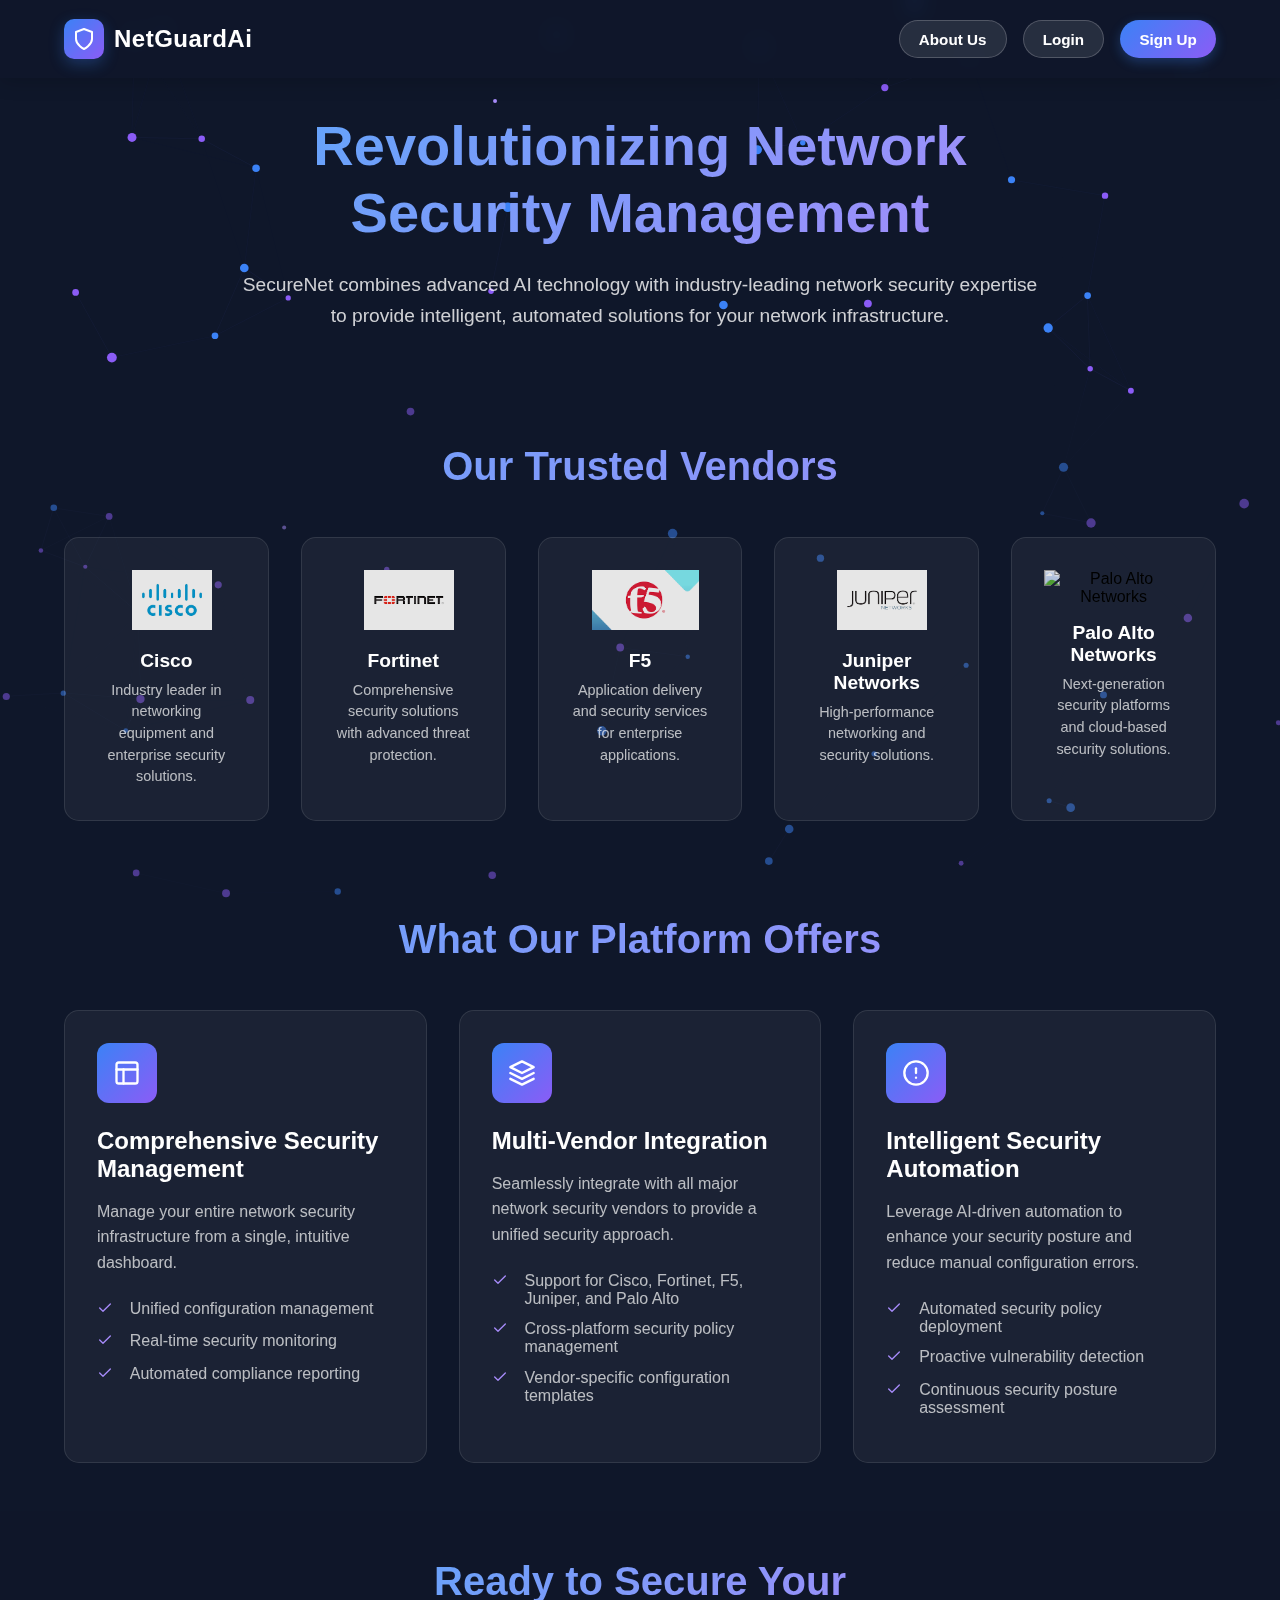
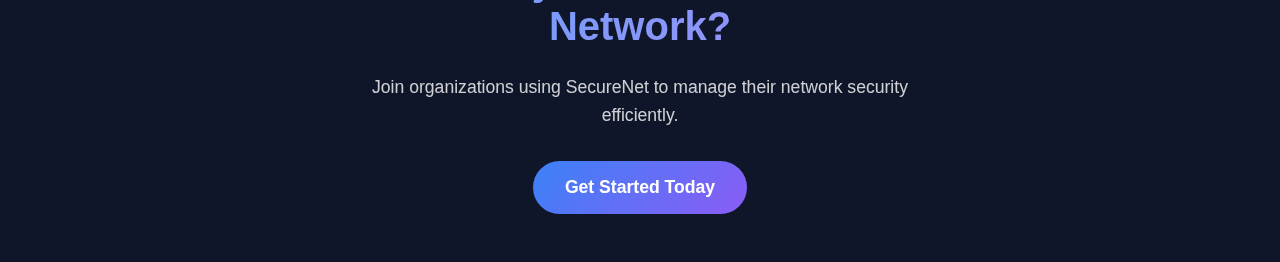
==== commit 67d2f92f: "Update about.html" ====
--- a/about.html
+++ b/about.html
@@ -53,39 +53,37 @@
                 <p>SecureNet combines advanced AI technology with industry-leading network security expertise to provide intelligent, automated solutions for your network infrastructure.</p>
             </div>
         </section>
-
-        <!-- Vendor Section -->
-        <section class="vendors">
-            <h2 class="section-title">Our Trusted Vendors</h2>
-            <div class="vendor-grid">
-                <div class="vendor-card">
-                    <img src="C:\Users\eloma\OneDrive\Desktop\Grad Project\Frontend\public\images\cisco.png" alt="Cisco" class="vendor-logo">
+       <!-- Vendor Section -->
+            <section class="vendors">
+                <h2 class="section-title">Our Trusted Vendors</h2>
+                <div class="vendor-grid">
+                <div class="vendor-card">
+                    <img src="/images/cisco.png" alt="Cisco" class="vendor-logo">
                     <h3 class="vendor-name">Cisco</h3>
                     <p class="vendor-description">Industry leader in networking equipment and enterprise security solutions.</p>
                 </div>
                 <div class="vendor-card">
-                    <img src="C:\Users\eloma\OneDrive\Desktop\Grad Project\Frontend\public\images\fortinet.png" alt="Fortinet" class="vendor-logo">
+                    <img src="/images/fortinet.png" alt="Fortinet" class="vendor-logo">
                     <h3 class="vendor-name">Fortinet</h3>
                     <p class="vendor-description">Comprehensive security solutions with advanced threat protection.</p>
                 </div>
                 <div class="vendor-card">
-                    <img src="C:\Users\eloma\OneDrive\Desktop\Grad Project\Frontend\public\images\F5.png" alt="F5" class="vendor-logo">
+                    <img src="/images/F5.png" alt="F5" class="vendor-logo">
                     <h3 class="vendor-name">F5</h3>
                     <p class="vendor-description">Application delivery and security services for enterprise applications.</p>
                 </div>
                 <div class="vendor-card">
-                    <img src="C:\Users\eloma\OneDrive\Desktop\Grad Project\Frontend\public\images\juniper.png" alt="Juniper Networks" class="vendor-logo">
+                    <img src="/images/juniper.png" alt="Juniper Networks" class="vendor-logo">
                     <h3 class="vendor-name">Juniper Networks</h3>
                     <p class="vendor-description">High-performance networking and security solutions.</p>
                 </div>
                 <div class="vendor-card">
-                    <img src="C:\Users\eloma\OneDrive\Desktop\Grad Project\Frontend\public\images\palo alto.png" alt="Palo Alto Networks" class="vendor-logo">
+                    <img src="/images/palo-alto.png" alt="Palo Alto Networks" class="vendor-logo">
                     <h3 class="vendor-name">Palo Alto Networks</h3>
                     <p class="vendor-description">Next-generation security platforms and cloud-based security solutions.</p>
                 </div>
-            </div>
-        </section>
-
+                </div>
+            </section>
         <!-- Platform Offerings Section -->
         <section class="offerings">
             <h2 class="section-title">What Our Platform Offers</h2>
@@ -223,4 +221,4 @@
     </div>
     <script src="script.js"></script>
 </body>
-</html>+</html>
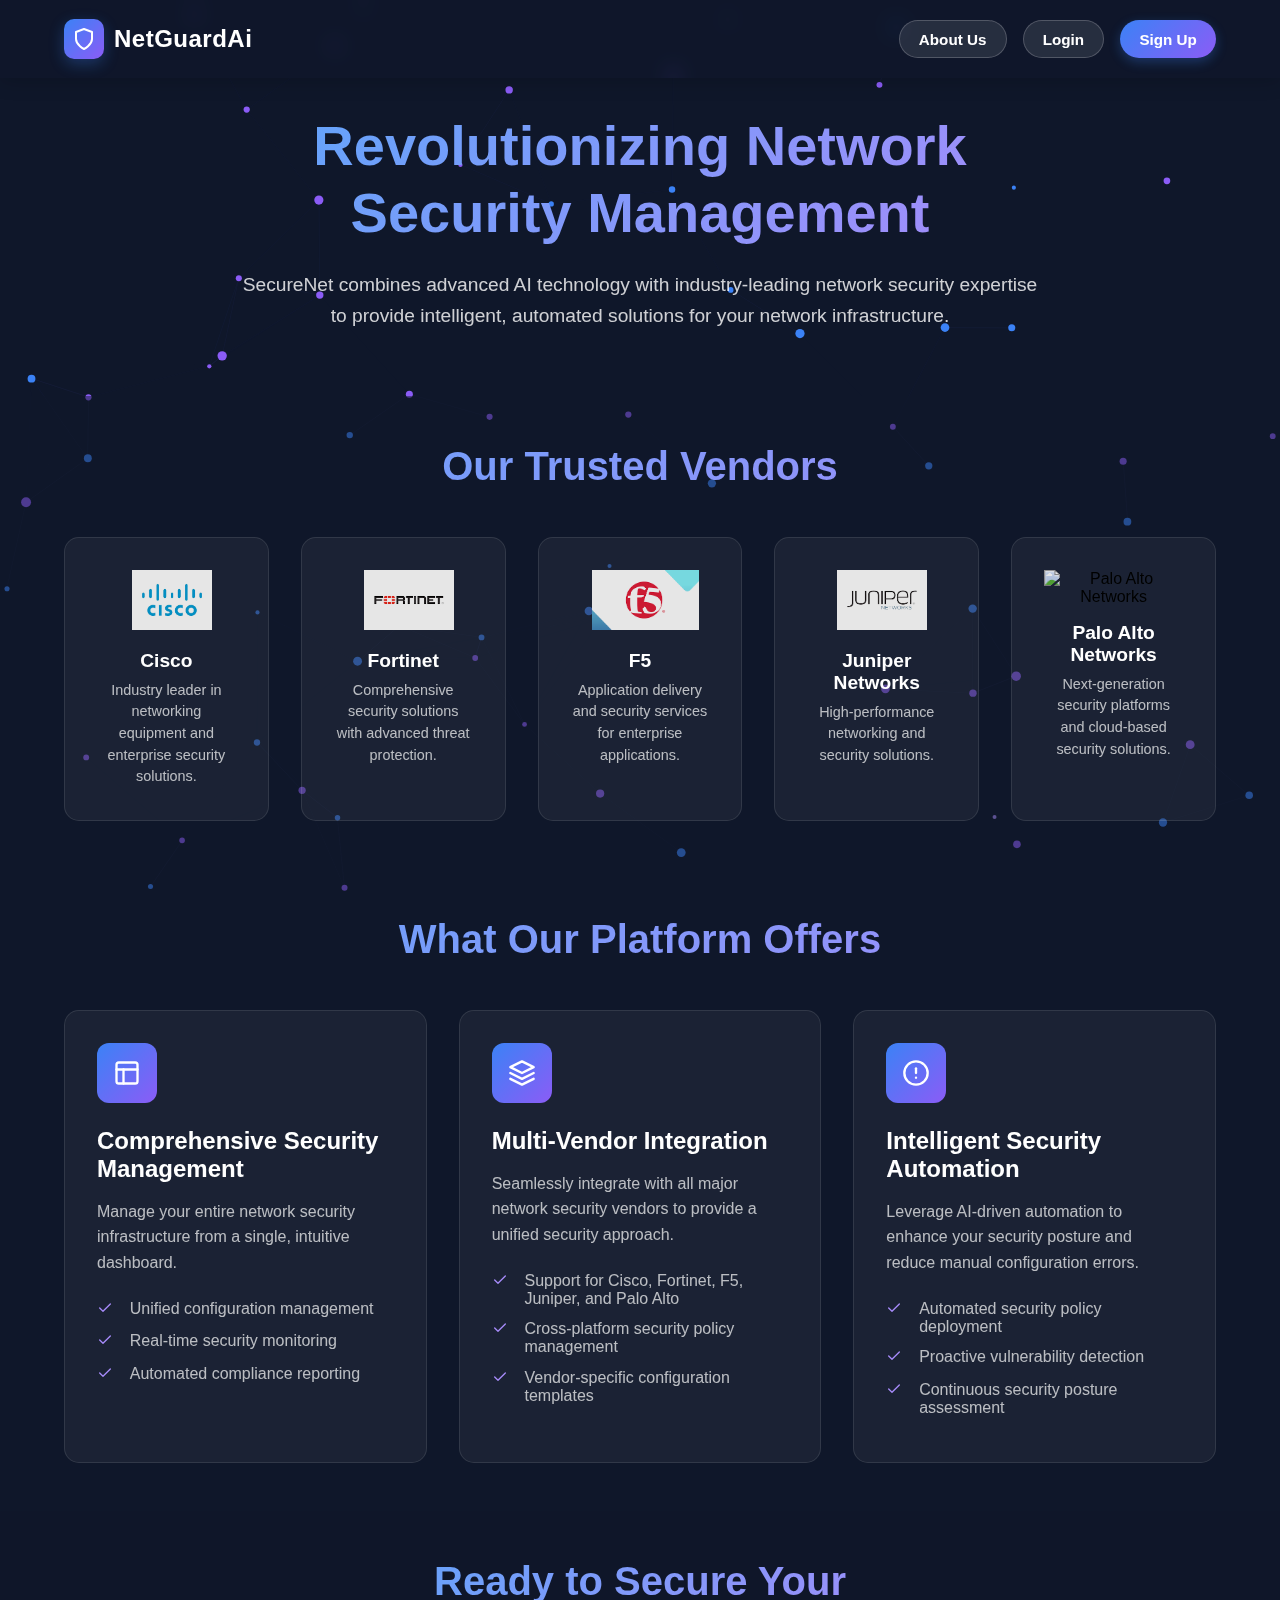
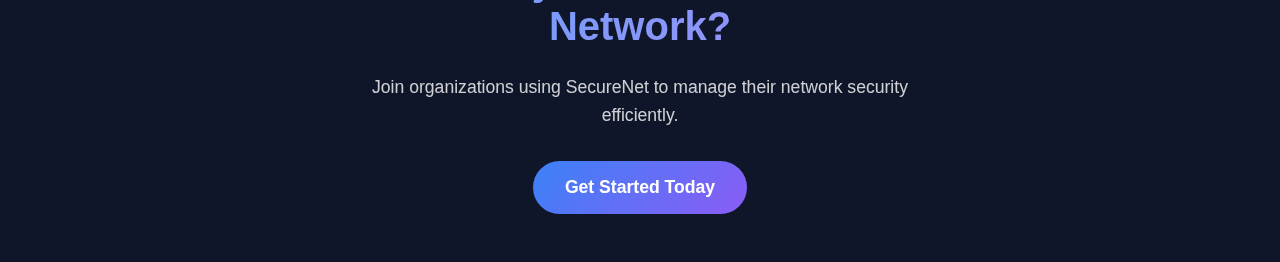
==== commit 8844acc8: "Update about.html" ====
--- a/about.html
+++ b/about.html
@@ -78,7 +78,7 @@
                     <p class="vendor-description">High-performance networking and security solutions.</p>
                 </div>
                 <div class="vendor-card">
-                    <img src="/images/palo-alto.png" alt="Palo Alto Networks" class="vendor-logo">
+                    <img src="/images/paloalto.png" alt="Palo Alto Networks" class="vendor-logo">
                     <h3 class="vendor-name">Palo Alto Networks</h3>
                     <p class="vendor-description">Next-generation security platforms and cloud-based security solutions.</p>
                 </div>
